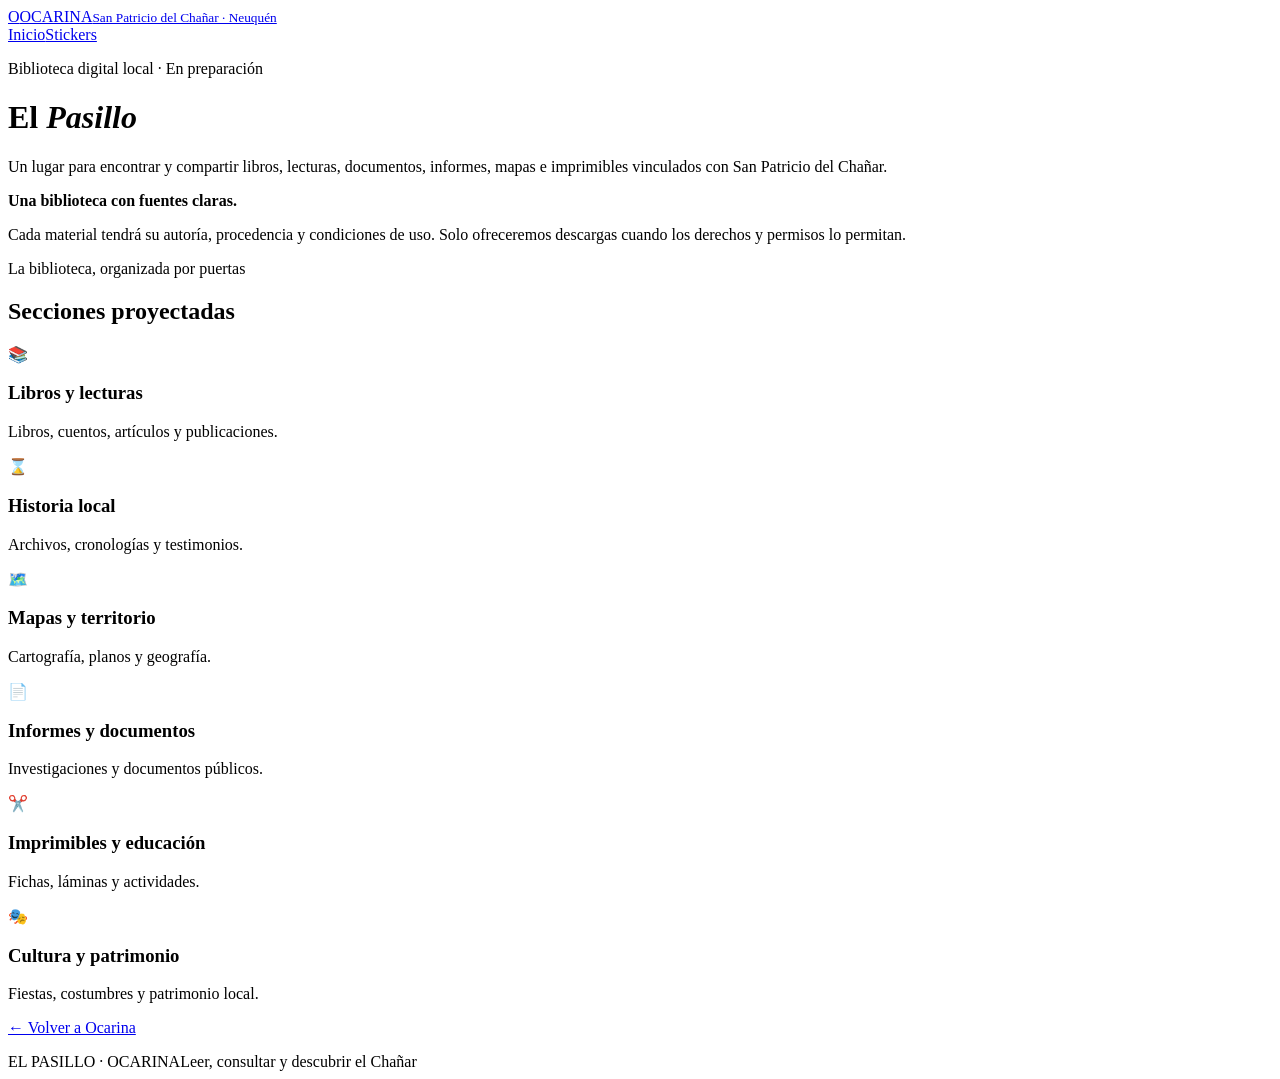
==== pasillo/index.html @ 3caa734b "Create Ocarina platform foundation: pasillo/index.html" ====
<!doctype html>
<html lang="es">
<head><meta charset="utf-8"><meta name="viewport" content="width=device-width, initial-scale=1"><meta name="description" content="El Pasillo: biblioteca digital de San Patricio del Chañar."><title>El Pasillo | Ocarina</title><link rel="stylesheet" href="../assets/css/style.css"></head>
<body>
<header class="site-header"><a class="brand" href="../"><span class="brand-mark">O</span><span>OCARINA<small>San Patricio del Chañar · Neuquén</small></span></a><nav><a href="../">Inicio</a><a href="../stickers/">Stickers</a></nav></header>
<main class="subpage pasillo-page"><p class="eyebrow">Biblioteca digital local · En preparación</p><h1>El <em>Pasillo</em></h1><p class="intro">Un lugar para encontrar y compartir libros, lecturas, documentos, informes, mapas e imprimibles vinculados con San Patricio del Chañar.</p>
<div class="notice"><strong>Una biblioteca con fuentes claras.</strong><p>Cada material tendrá su autoría, procedencia y condiciones de uso. Solo ofreceremos descargas cuando los derechos y permisos lo permitan.</p></div>
<section class="section"><div class="section-heading"><p class="eyebrow">La biblioteca, organizada por puertas</p><h2>Secciones proyectadas</h2></div><div class="collection-grid"><article class="collection"><span>📚</span><h3>Libros y lecturas</h3><p>Libros, cuentos, artículos y publicaciones.</p></article><article class="collection"><span>⌛</span><h3>Historia local</h3><p>Archivos, cronologías y testimonios.</p></article><article class="collection"><span>🗺️</span><h3>Mapas y territorio</h3><p>Cartografía, planos y geografía.</p></article><article class="collection"><span>📄</span><h3>Informes y documentos</h3><p>Investigaciones y documentos públicos.</p></article><article class="collection"><span>✂️</span><h3>Imprimibles y educación</h3><p>Fichas, láminas y actividades.</p></article><article class="collection"><span>🎭</span><h3>Cultura y patrimonio</h3><p>Fiestas, costumbres y patrimonio local.</p></article></div></section>
<p class="back-link"><a href="../">← Volver a Ocarina</a></p></main><footer><span>EL PASILLO · OCARINA</span><span>Leer, consultar y descubrir el Chañar</span></footer></body></html>
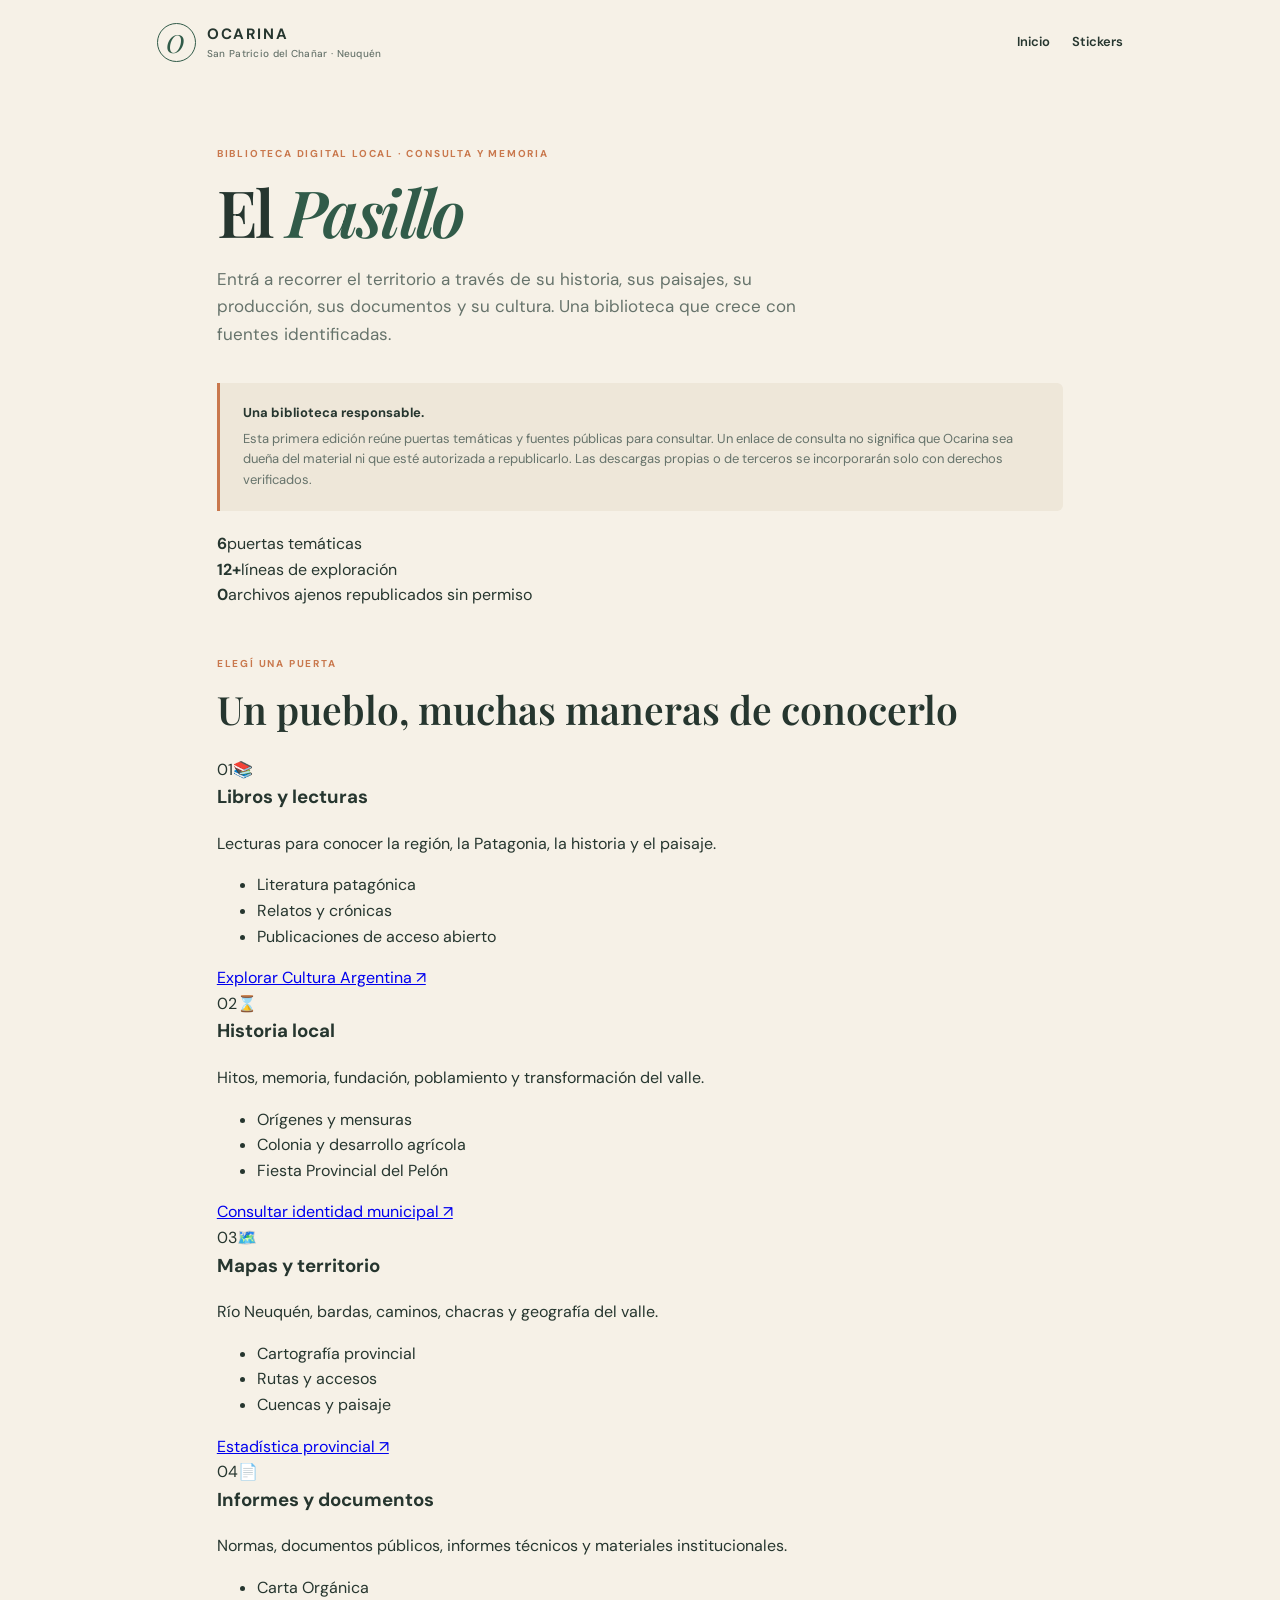
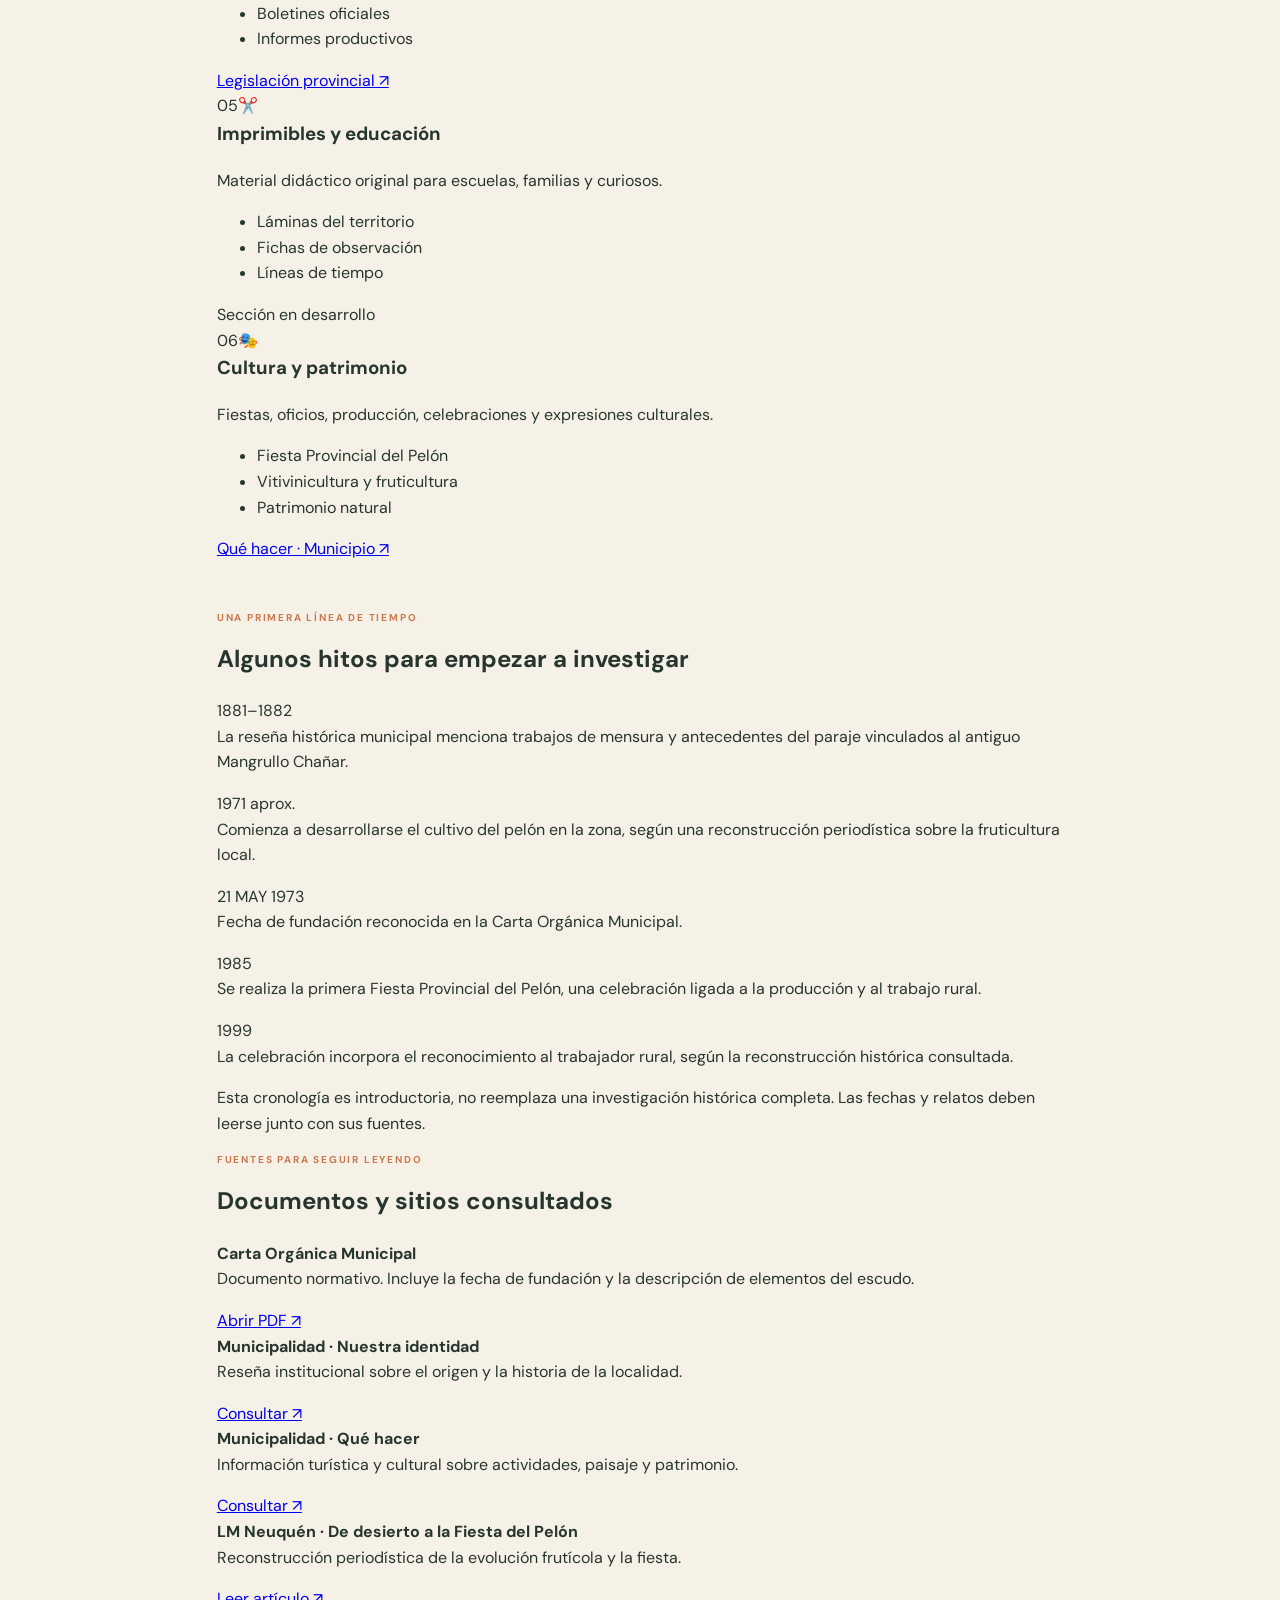
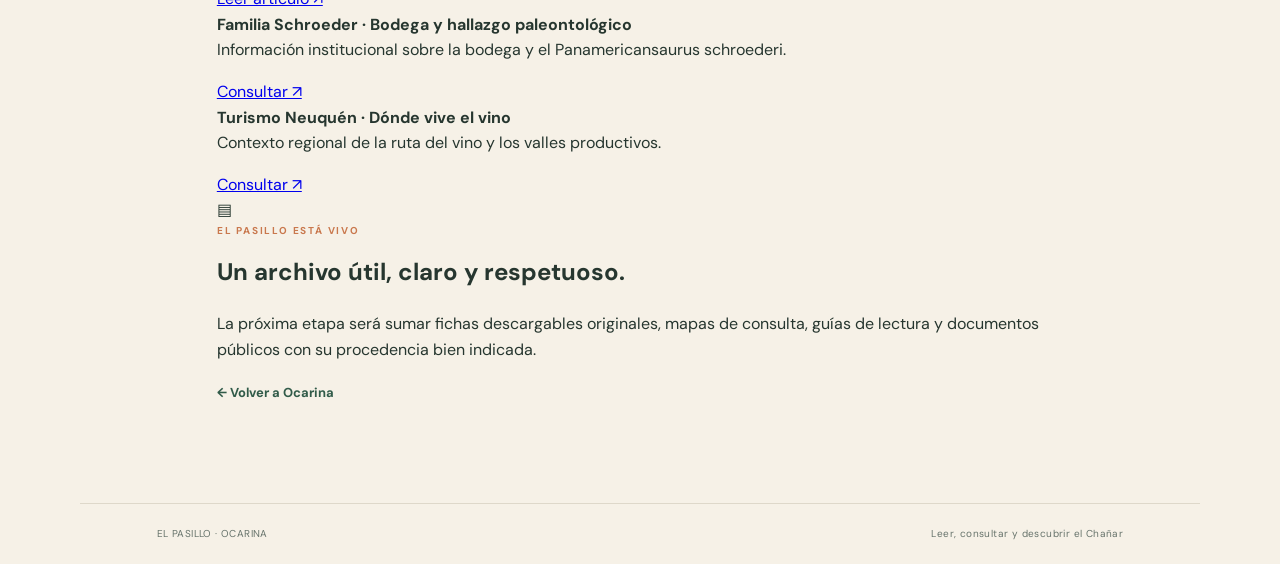
==== commit c775abb9: "Expand visual content and catalog: pasillo/index.html" ====
--- a/pasillo/index.html
+++ b/pasillo/index.html
@@ -1,9 +1,28 @@
 <!doctype html>
 <html lang="es">
-<head><meta charset="utf-8"><meta name="viewport" content="width=device-width, initial-scale=1"><meta name="description" content="El Pasillo: biblioteca digital de San Patricio del Chañar."><title>El Pasillo | Ocarina</title><link rel="stylesheet" href="../assets/css/style.css"></head>
+<head><meta charset="utf-8"><meta name="viewport" content="width=device-width, initial-scale=1"><meta name="description" content="El Pasillo: biblioteca de consulta y memoria de San Patricio del Chañar."><title>El Pasillo · Memoria del Chañar</title><link rel="stylesheet" href="../assets/css/style.css"></head>
 <body>
 <header class="site-header"><a class="brand" href="../"><span class="brand-mark">O</span><span>OCARINA<small>San Patricio del Chañar · Neuquén</small></span></a><nav><a href="../">Inicio</a><a href="../stickers/">Stickers</a></nav></header>
-<main class="subpage pasillo-page"><p class="eyebrow">Biblioteca digital local · En preparación</p><h1>El <em>Pasillo</em></h1><p class="intro">Un lugar para encontrar y compartir libros, lecturas, documentos, informes, mapas e imprimibles vinculados con San Patricio del Chañar.</p>
-<div class="notice"><strong>Una biblioteca con fuentes claras.</strong><p>Cada material tendrá su autoría, procedencia y condiciones de uso. Solo ofreceremos descargas cuando los derechos y permisos lo permitan.</p></div>
-<section class="section"><div class="section-heading"><p class="eyebrow">La biblioteca, organizada por puertas</p><h2>Secciones proyectadas</h2></div><div class="collection-grid"><article class="collection"><span>📚</span><h3>Libros y lecturas</h3><p>Libros, cuentos, artículos y publicaciones.</p></article><article class="collection"><span>⌛</span><h3>Historia local</h3><p>Archivos, cronologías y testimonios.</p></article><article class="collection"><span>🗺️</span><h3>Mapas y territorio</h3><p>Cartografía, planos y geografía.</p></article><article class="collection"><span>📄</span><h3>Informes y documentos</h3><p>Investigaciones y documentos públicos.</p></article><article class="collection"><span>✂️</span><h3>Imprimibles y educación</h3><p>Fichas, láminas y actividades.</p></article><article class="collection"><span>🎭</span><h3>Cultura y patrimonio</h3><p>Fiestas, costumbres y patrimonio local.</p></article></div></section>
+<main class="subpage pasillo-page">
+<p class="eyebrow">Biblioteca digital local · Consulta y memoria</p><h1>El <em>Pasillo</em></h1><p class="intro">Entrá a recorrer el territorio a través de su historia, sus paisajes, su producción, sus documentos y su cultura. Una biblioteca que crece con fuentes identificadas.</p>
+<div class="notice"><strong>Una biblioteca responsable.</strong><p>Esta primera edición reúne puertas temáticas y fuentes públicas para consultar. Un enlace de consulta no significa que Ocarina sea dueña del material ni que esté autorizada a republicarlo. Las descargas propias o de terceros se incorporarán solo con derechos verificados.</p></div>
+<div class="library-stats"><div><strong>6</strong><span>puertas temáticas</span></div><div><strong>12+</strong><span>líneas de exploración</span></div><div><strong>0</strong><span>archivos ajenos republicados sin permiso</span></div></div>
+<section class="section"><div class="section-heading"><p class="eyebrow">Elegí una puerta</p><h2>Un pueblo, muchas maneras de conocerlo</h2></div>
+<div class="library-grid">
+<article class="library-card sage"><span class="library-number">01</span><span class="library-symbol">📚</span><h3>Libros y lecturas</h3><p>Lecturas para conocer la región, la Patagonia, la historia y el paisaje.</p><ul><li>Literatura patagónica</li><li>Relatos y crónicas</li><li>Publicaciones de acceso abierto</li></ul><a href="https://www.argentina.gob.ar/cultura" target="_blank" rel="noopener">Explorar Cultura Argentina ↗</a></article>
+<article class="library-card sand"><span class="library-number">02</span><span class="library-symbol">⌛</span><h3>Historia local</h3><p>Hitos, memoria, fundación, poblamiento y transformación del valle.</p><ul><li>Orígenes y mensuras</li><li>Colonia y desarrollo agrícola</li><li>Fiesta Provincial del Pelón</li></ul><a href="https://www.sanpatricio.gob.ar/identidad" target="_blank" rel="noopener">Consultar identidad municipal ↗</a></article>
+<article class="library-card blue"><span class="library-number">03</span><span class="library-symbol">🗺️</span><h3>Mapas y territorio</h3><p>Río Neuquén, bardas, caminos, chacras y geografía del valle.</p><ul><li>Cartografía provincial</li><li>Rutas y accesos</li><li>Cuencas y paisaje</li></ul><a href="https://www.estadisticaneuquen.gob.ar/" target="_blank" rel="noopener">Estadística provincial ↗</a></article>
+<article class="library-card rose"><span class="library-number">04</span><span class="library-symbol">📄</span><h3>Informes y documentos</h3><p>Normas, documentos públicos, informes técnicos y materiales institucionales.</p><ul><li>Carta Orgánica</li><li>Boletines oficiales</li><li>Informes productivos</li></ul><a href="https://infoleg.neuquen.gob.ar/" target="_blank" rel="noopener">Legislación provincial ↗</a></article>
+<article class="library-card yellow"><span class="library-number">05</span><span class="library-symbol">✂️</span><h3>Imprimibles y educación</h3><p>Material didáctico original para escuelas, familias y curiosos.</p><ul><li>Láminas del territorio</li><li>Fichas de observación</li><li>Líneas de tiempo</li></ul><span class="coming-label">Sección en desarrollo</span></article>
+<article class="library-card lilac"><span class="library-number">06</span><span class="library-symbol">🎭</span><h3>Cultura y patrimonio</h3><p>Fiestas, oficios, producción, celebraciones y expresiones culturales.</p><ul><li>Fiesta Provincial del Pelón</li><li>Vitivinicultura y fruticultura</li><li>Patrimonio natural</li></ul><a href="https://sanpatricio.gob.ar/quehacer" target="_blank" rel="noopener">Qué hacer · Municipio ↗</a></article>
+</div></section>
+<section class="timeline-section"><p class="eyebrow">Una primera línea de tiempo</p><h2>Algunos hitos para empezar a investigar</h2><div class="timeline">
+<div><time>1881–1882</time><p>La reseña histórica municipal menciona trabajos de mensura y antecedentes del paraje vinculados al antiguo Mangrullo Chañar.</p></div>
+<div><time>1971 aprox.</time><p>Comienza a desarrollarse el cultivo del pelón en la zona, según una reconstrucción periodística sobre la fruticultura local.</p></div>
+<div><time>21 MAY 1973</time><p>Fecha de fundación reconocida en la Carta Orgánica Municipal.</p></div>
+<div><time>1985</time><p>Se realiza la primera Fiesta Provincial del Pelón, una celebración ligada a la producción y al trabajo rural.</p></div>
+<div><time>1999</time><p>La celebración incorpora el reconocimiento al trabajador rural, según la reconstrucción histórica consultada.</p></div>
+</div><p class="small-muted">Esta cronología es introductoria, no reemplaza una investigación histórica completa. Las fechas y relatos deben leerse junto con sus fuentes.</p></section>
+<section class="sources-panel"><p class="eyebrow">Fuentes para seguir leyendo</p><h2>Documentos y sitios consultados</h2><div class="source-row"><div><strong>Carta Orgánica Municipal</strong><p>Documento normativo. Incluye la fecha de fundación y la descripción de elementos del escudo.</p></div><a href="https://infoleg.neuquen.gob.ar/Boletines/bo06092903001a.pdf" target="_blank" rel="noopener">Abrir PDF ↗</a></div><div class="source-row"><div><strong>Municipalidad · Nuestra identidad</strong><p>Reseña institucional sobre el origen y la historia de la localidad.</p></div><a href="https://www.sanpatricio.gob.ar/identidad" target="_blank" rel="noopener">Consultar ↗</a></div><div class="source-row"><div><strong>Municipalidad · Qué hacer</strong><p>Información turística y cultural sobre actividades, paisaje y patrimonio.</p></div><a href="https://sanpatricio.gob.ar/quehacer" target="_blank" rel="noopener">Consultar ↗</a></div><div class="source-row"><div><strong>LM Neuquén · De desierto a la Fiesta del Pelón</strong><p>Reconstrucción periodística de la evolución frutícola y la fiesta.</p></div><a href="https://masp.lmneuquen.com/fruticultura/de-desierto-la-fiesta-del-pelon-la-evolucion-san-patricio-del-chanar-y-sus-tradiciones-n1228109" target="_blank" rel="noopener">Leer artículo ↗</a></div><div class="source-row"><div><strong>Familia Schroeder · Bodega y hallazgo paleontológico</strong><p>Información institucional sobre la bodega y el Panamericansaurus schroederi.</p></div><a href="https://familiaschroeder.com/arg/bodega/" target="_blank" rel="noopener">Consultar ↗</a></div><div class="source-row"><div><strong>Turismo Neuquén · Dónde vive el vino</strong><p>Contexto regional de la ruta del vino y los valles productivos.</p></div><a href="https://turismo.neuquen.gob.ar/que-hacer-donde-vive-el-vino/" target="_blank" rel="noopener">Consultar ↗</a></div></section>
+<section class="story-band"><span class="story-icon">▤</span><div><p class="eyebrow">El Pasillo está vivo</p><h2>Un archivo útil, claro y respetuoso.</h2><p>La próxima etapa será sumar fichas descargables originales, mapas de consulta, guías de lectura y documentos públicos con su procedencia bien indicada.</p></div></section>
 <p class="back-link"><a href="../">← Volver a Ocarina</a></p></main><footer><span>EL PASILLO · OCARINA</span><span>Leer, consultar y descubrir el Chañar</span></footer></body></html>
--- a/assets/css/style.css
+++ b/assets/css/style.css
@@ -0,0 +1,4 @@
+@import url('https://fonts.googleapis.com/css2?family=DM+Sans:wght@400;500;600;700&family=Playfair+Display:ital,wght@0,600;0,700;1,600;1,700&display=swap');
+:root{--paper:#f6f1e7;--ink:#26362f;--muted:#66736b;--green:#315b49;--orange:#c9784d;--line:#ded8ca;--white:#fffdf8;--serif:'Playfair Display',Georgia,serif;--sans:'DM Sans',Arial,sans-serif}
+*{box-sizing:border-box}html{scroll-behavior:smooth}body{margin:0;background:var(--paper);color:var(--ink);font-family:var(--sans);line-height:1.6}.site-header{max-width:1120px;margin:auto;padding:22px 6%;display:flex;align-items:center;justify-content:space-between;gap:20px}.brand{display:flex;align-items:center;gap:11px;color:var(--ink);text-decoration:none;font-weight:700;letter-spacing:.12em;font-size:15px}.brand small{display:block;color:var(--muted);font-size:10px;letter-spacing:.03em;font-weight:500}.brand-mark{width:39px;height:39px;border:1px solid var(--green);border-radius:50%;display:grid;place-items:center;font:italic 25px var(--serif);color:var(--green)}nav{display:flex;gap:22px}nav a,.text-link{color:var(--ink);text-decoration:none;font-size:13px;font-weight:600}nav a:hover,.text-link:hover,.back-link a:hover{color:var(--orange)}.hero,.subpage{max-width:1000px;margin:auto;padding:75px 6% 55px}.hero{position:relative;min-height:520px}.eyebrow{font-size:10px;font-weight:700;letter-spacing:.18em;text-transform:uppercase;color:var(--orange);margin:0 0 14px}h1,h2,h3,p{margin-top:0}h1{font:600 clamp(43px,7vw,76px)/1.08 var(--serif);letter-spacing:-.04em;max-width:720px;margin-bottom:20px}h1 em{color:var(--green)}.intro{font-size:17px;color:var(--muted);max-width:590px}.hero-actions{display:flex;align-items:center;gap:25px;flex-wrap:wrap;margin-top:28px}.button{display:inline-flex;gap:18px;align-items:center;padding:13px 19px;border-radius:5px;text-decoration:none;font-size:13px;font-weight:700}.button-primary{background:var(--green);color:white}.button-primary:hover{background:#244535}.landscape{height:190px;max-width:690px;margin:48px auto 0;position:relative;overflow:hidden;border-radius:7px;background:#e9dfca}.sun{position:absolute;width:76px;height:76px;border-radius:50%;background:#d99a64;right:18%;top:22px}.hill{position:absolute;left:-5%;width:110%;border-radius:50% 50% 0 0}.hill-back{height:140px;bottom:20px;background:#9ba88a;transform:rotate(-4deg)}.hill-front{height:100px;bottom:-28px;background:#55755d;transform:rotate(3deg)}.river{position:absolute;bottom:-42px;left:38%;width:30%;height:90px;background:#8eb7b0;transform:rotate(-15deg);border-radius:50%}.grove{position:absolute;bottom:42px;left:12%;color:#334f3b;font-size:22px;letter-spacing:8px}.section{padding:48px 0}.section-heading h2{font:600 clamp(27px,4vw,39px)/1.2 var(--serif);margin-bottom:24px}.feature-grid{display:grid;grid-template-columns:repeat(2,minmax(0,1fr));gap:18px}.feature-card{position:relative;display:flex;flex-direction:column;min-height:300px;padding:27px;border-radius:8px;text-decoration:none;color:var(--ink);border:1px solid var(--line);background:var(--white);transition:transform .2s,box-shadow .2s}.feature-card:hover{transform:translateY(-3px);box-shadow:0 12px 30px #26362f12}.stickers-card{background:#e8eee4}.pasillo-card{background:#f0e7d8}.feature-number{font-size:9px;letter-spacing:.16em;font-weight:700;color:var(--muted)}.feature-icon{font-size:34px;margin:23px 0 8px;color:var(--green)}.feature-card h3{font:600 29px var(--serif);margin-bottom:8px}.feature-card p,.collection p{font-size:13px;color:var(--muted);max-width:380px}.card-link{font-size:12px;font-weight:700;margin-top:auto;padding-top:15px}.soon{position:absolute;right:18px;top:18px;background:#e1d2b6;color:#6e5737;padding:4px 9px;border-radius:30px;font-size:9px;font-weight:700}.note{display:flex;gap:16px;align-items:center;border-top:1px solid var(--line);padding:24px 0;color:var(--muted);font-size:13px}.note span{font-size:27px;color:var(--orange)}.note p{margin:0}.note strong{color:var(--ink)}footer{border-top:1px solid var(--line);padding:22px 6%;display:flex;justify-content:space-between;gap:15px;max-width:1120px;margin:auto;color:var(--muted);font-size:10px;letter-spacing:.04em}.subpage{padding-top:62px;min-height:75vh}.subpage h1{font-size:clamp(43px,6vw,65px)}.notice{margin:35px 0 20px;padding:20px 23px;border-left:3px solid var(--orange);background:#eee7d9;border-radius:0 6px 6px 0;font-size:13px}.notice p{color:var(--muted);margin:5px 0 0}.collection-grid{display:grid;grid-template-columns:repeat(3,minmax(0,1fr));gap:13px}.collection{padding:20px;background:var(--white);border:1px solid var(--line);border-radius:7px;min-height:160px}.collection>span{font-size:25px}.collection h3{font:600 18px var(--serif);margin:12px 0 5px}.collection p{margin:0}.back-link{margin:20px 0 45px;font-size:13px}.back-link a{color:var(--green);font-weight:700;text-decoration:none}
+@media(max-width:650px){.site-header{padding:17px 5%;align-items:flex-start}.brand{font-size:13px}.brand-mark{width:34px;height:34px}nav{gap:12px;padding-top:9px}nav a{font-size:11px}.hero,.subpage{padding:55px 6% 35px}.hero{min-height:auto}.intro{font-size:15px}.landscape{height:145px;margin-top:38px}.feature-grid{grid-template-columns:1fr}.feature-card{min-height:260px}.collection-grid{grid-template-columns:repeat(2,minmax(0,1fr))}.collection{padding:15px;min-height:150px}.collection h3{font-size:16px}footer{flex-direction:column;gap:4px}.section{padding:35px 0}}@media(max-width:360px){nav{gap:8px}.collection-grid{grid-template-columns:1fr}}
